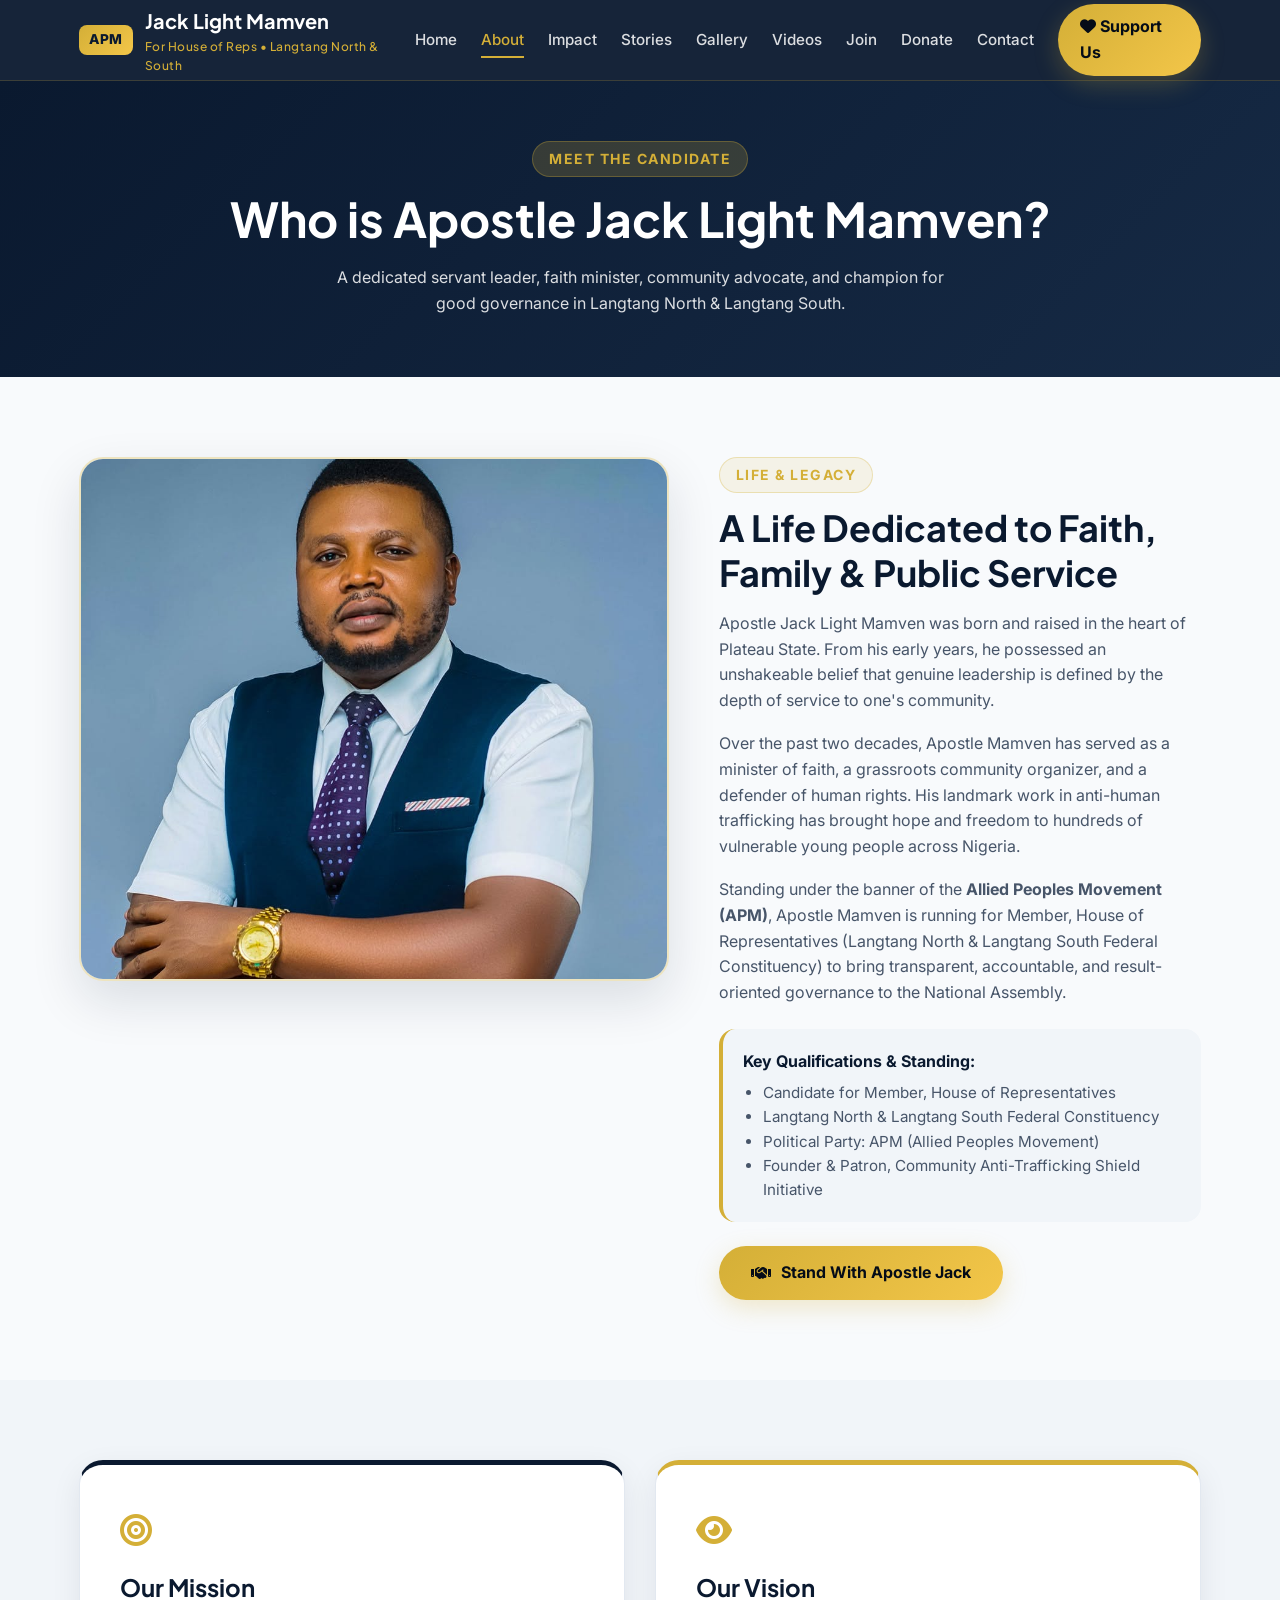
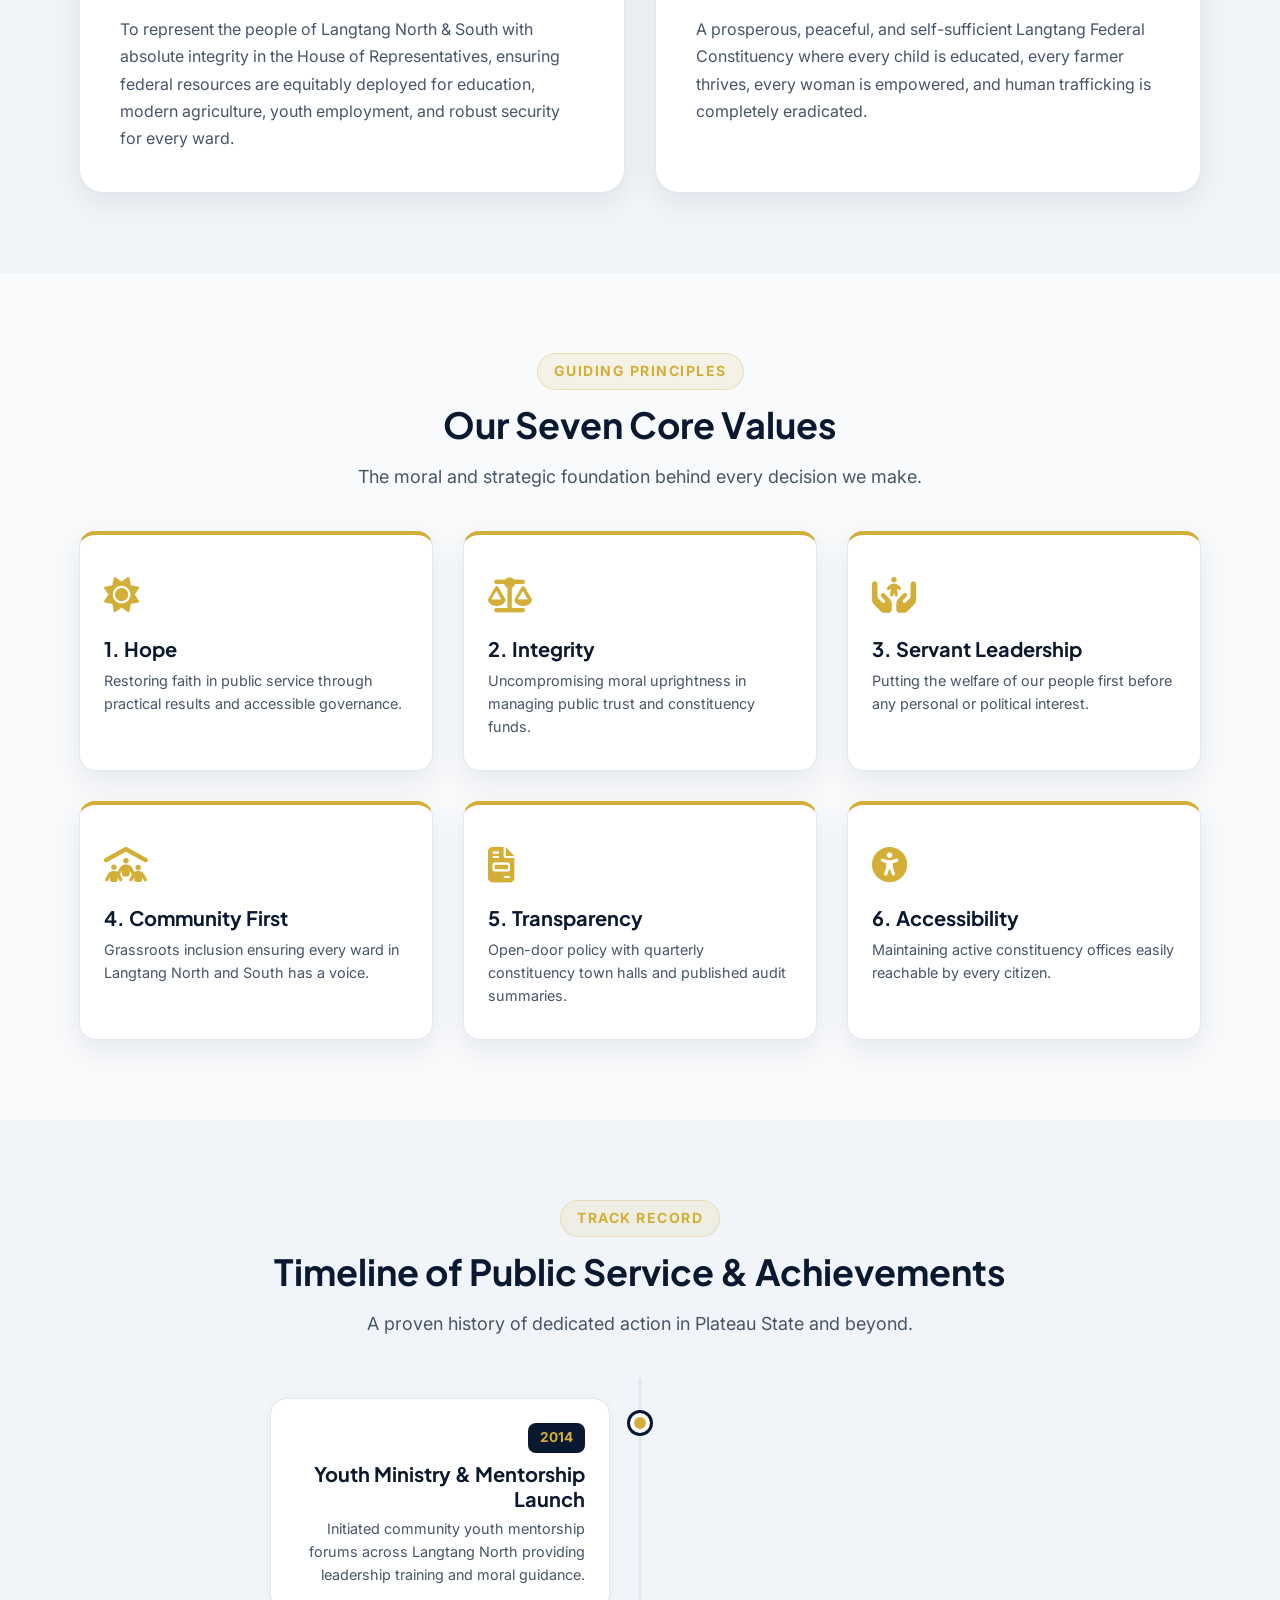
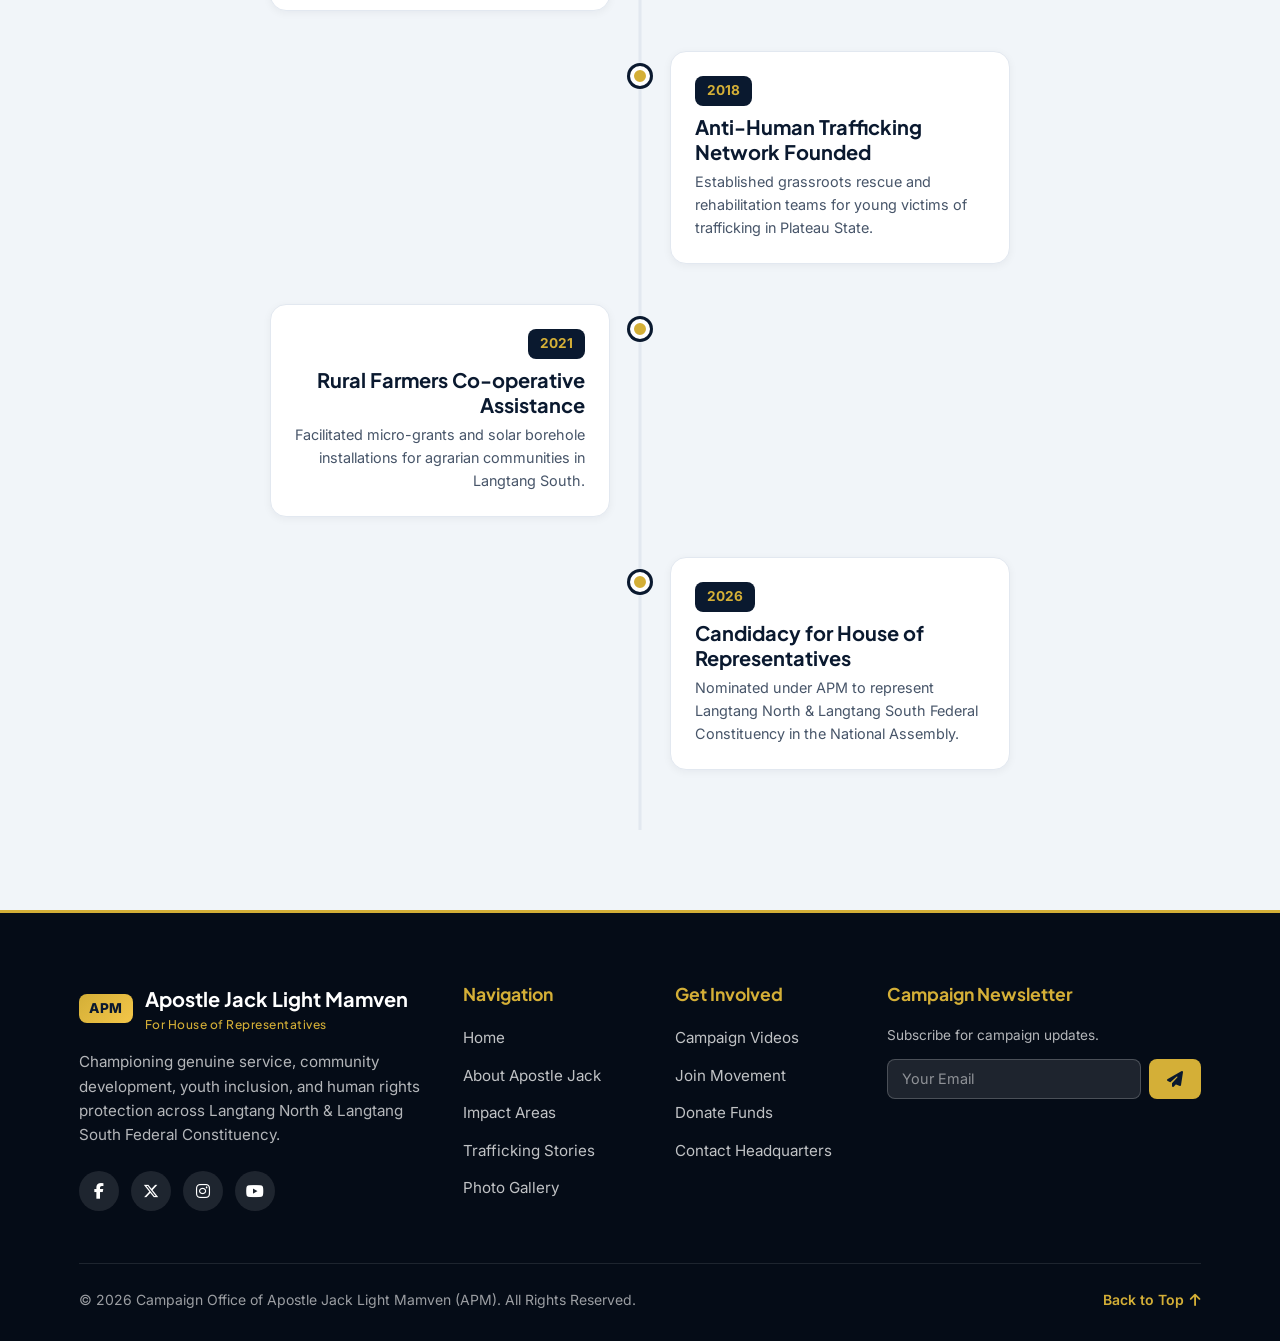
==== about.html @ 69c6d3aa "initial commit" ====
<!DOCTYPE html>
<html lang="en">
<head>
  <meta charset="UTF-8">
  <meta name="viewport" content="width=device-width, initial-scale=1.0">
  <meta name="description" content="Biography, Mission, Vision, and Leadership Philosophy of Apostle Jack Light Mamven - APM Candidate for Member, House of Representatives (Langtang North & South).">
  <title>About Apostle Jack Light Mamven | House of Representatives Candidate</title>
  
  <!-- Google Fonts & Icons -->
  <link rel="preconnect" href="https://fonts.googleapis.com">
  <link rel="preconnect" href="https://fonts.gstatic.com" crossorigin>
  <link href="https://fonts.googleapis.com/css2?family=Inter:wght@400;500;600;700&family=Plus+Jakarta+Sans:wght@600;700;800&display=swap" rel="stylesheet">
  <link rel="stylesheet" href="https://cdnjs.cloudflare.com/ajax/libs/font-awesome/6.4.0/css/all.min.css">
  
  <!-- Main Stylesheets -->
  <link rel="stylesheet" href="css/style.css">
  <link rel="stylesheet" href="css/responsive.css">
</head>
<body>

  <!-- ==========================================================================
       HEADER & NAVIGATION SECTION
       ========================================================================== -->
  <header class="site-header" id="header">
    <div class="container navbar">
      <a href="index.html" class="logo-container" aria-label="Apostle Jack Light Mamven Homepage">
        <span class="party-badge">APM</span>
        <div class="candidate-name">
          <span>Jack Light Mamven</span>
          <span class="candidate-title">For House of Reps • Langtang North & South</span>
        </div>
      </a>

      <!-- Pure CSS Mobile Hamburger Toggle Input -->
      <input type="checkbox" id="nav-toggle" class="nav-toggle-input" aria-label="Toggle Navigation Menu">
      <label for="nav-toggle" class="nav-toggle-label">
        <span></span>
        <span></span>
        <span></span>
      </label>

      <!-- Navigation Links -->
      <nav class="nav-menu" role="navigation">
        <a href="index.html" class="nav-link">Home</a>
        <a href="about.html" class="nav-link active">About</a>
        <a href="impact.html" class="nav-link">Impact</a>
        <a href="trafficking-stories.html" class="nav-link">Stories</a>
        <a href="gallery.html" class="nav-link">Gallery</a>
        <a href="videos.html" class="nav-link">Videos</a>
        <a href="join.html" class="nav-link">Join</a>
        <a href="donate.html" class="nav-link">Donate</a>
        <a href="contact.html" class="nav-link">Contact</a>
        <a href="donate.html" class="nav-cta-btn"><i class="fa-solid fa-heart"></i> Support Us</a>
      </nav>
    </div>
  </header>

  <main>
    <!-- ==========================================================================
         PAGE BANNER / HERO
         ========================================================================== -->
    <section style="background: linear-gradient(135deg, #0a192f 0%, #162a45 100%); color: var(--white); padding: 60px 0; text-align: center;">
      <div class="container">
        <span class="section-tag" style="background: rgba(212,175,55,0.2); color: var(--accent);">Meet The Candidate</span>
        <h1 style="color: var(--white); margin-bottom: 16px;">Who is Apostle Jack Light Mamven?</h1>
        <p style="color: rgba(255,255,255,0.85); max-width: 650px; margin: 0 auto;">
          A dedicated servant leader, faith minister, community advocate, and champion for good governance in Langtang North & Langtang South.
        </p>
      </div>
    </section>

    <!-- ==========================================================================
         BIOGRAPHY & PORTRAIT SECTION
         ========================================================================== -->
    <section class="section-padding" aria-label="Biography Section">
      <div class="container">
        <div class="hero-grid" style="align-items: flex-start;">
          <div class="hero-image-wrapper">
            <div class="hero-image-frame" style="height: auto;">
              <!-- Replace with official campaign image -->
              <img src="blueSuitIMG.jpg" alt="Official portrait of Apostle Jack Light Mamven">
            </div>
          </div>

          <div>
            <span class="section-tag">Life & Legacy</span>
            <h2 class="section-title">A Life Dedicated to Faith, Family & Public Service</h2>
            <p style="color: var(--text-muted); margin-bottom: 18px;">
              Apostle Jack Light Mamven was born and raised in the heart of Plateau State. From his early years, he possessed an unshakeable belief that genuine leadership is defined by the depth of service to one's community.
            </p>
            <p style="color: var(--text-muted); margin-bottom: 18px;">
              Over the past two decades, Apostle Mamven has served as a minister of faith, a grassroots community organizer, and a defender of human rights. His landmark work in anti-human trafficking has brought hope and freedom to hundreds of vulnerable young people across Nigeria.
            </p>
            <p style="color: var(--text-muted); margin-bottom: 24px;">
              Standing under the banner of the <strong>Allied Peoples Movement (APM)</strong>, Apostle Mamven is running for Member, House of Representatives (Langtang North & Langtang South Federal Constituency) to bring transparent, accountable, and result-oriented governance to the National Assembly.
            </p>

            <div style="background: var(--bg-subtle); padding: 20px; border-radius: var(--radius-md); border-left: 4px solid var(--accent); margin-bottom: 24px;">
              <strong style="color: var(--primary); display: block; margin-bottom: 6px;">Key Qualifications & Standing:</strong>
              <ul style="color: var(--text-muted); font-size: 0.95rem; padding-left: 20px; list-style-type: disc;">
                <li>Candidate for Member, House of Representatives</li>
                <li>Langtang North & Langtang South Federal Constituency</li>
                <li>Political Party: APM (Allied Peoples Movement)</li>
                <li>Founder & Patron, Community Anti-Trafficking Shield Initiative</li>
              </ul>
            </div>

            <a href="join.html" class="btn btn-primary"><i class="fa-solid fa-handshake"></i> Stand With Apostle Jack</a>
          </div>
        </div>
      </div>
    </section>

    <!-- ==========================================================================
         MISSION & VISION SECTION
         ========================================================================== -->
    <section class="section-padding" style="background-color: var(--bg-subtle);" aria-label="Mission and Vision">
      <div class="container">
        <div class="card-grid-2">
          <!-- Mission Card -->
          <div class="form-card" style="border-top: 5px solid var(--primary);">
            <div style="color: var(--accent); font-size: 2rem; margin-bottom: 16px;"><i class="fa-solid fa-bullseye"></i></div>
            <h3 style="color: var(--primary); margin-bottom: 14px;">Our Mission</h3>
            <p style="color: var(--text-muted); line-height: 1.7;">
              To represent the people of Langtang North & South with absolute integrity in the House of Representatives, ensuring federal resources are equitably deployed for education, modern agriculture, youth employment, and robust security for every ward.
            </p>
          </div>

          <!-- Vision Card -->
          <div class="form-card" style="border-top: 5px solid var(--accent);">
            <div style="color: var(--accent); font-size: 2rem; margin-bottom: 16px;"><i class="fa-solid fa-eye"></i></div>
            <h3 style="color: var(--primary); margin-bottom: 14px;">Our Vision</h3>
            <p style="color: var(--text-muted); line-height: 1.7;">
              A prosperous, peaceful, and self-sufficient Langtang Federal Constituency where every child is educated, every farmer thrives, every woman is empowered, and human trafficking is completely eradicated.
            </p>
          </div>
        </div>
      </div>
    </section>

    <!-- ==========================================================================
         CORE VALUES SECTION
         ========================================================================== -->
    <section class="section-padding" aria-label="Core Values">
      <div class="container">
        <div class="text-center">
          <span class="section-tag">Guiding Principles</span>
          <h2 class="section-title">Our Seven Core Values</h2>
          <p class="section-subtitle">The moral and strategic foundation behind every decision we make.</p>
        </div>

        <div class="card-grid-3">
          <!-- Value 1 -->
          <div class="stat-card" style="text-align: left;">
            <div class="stat-icon"><i class="fa-solid fa-sun"></i></div>
            <h4 style="color: var(--primary); margin-bottom: 8px;">1. Hope</h4>
            <p style="font-size: 0.9rem; color: var(--text-muted);">Restoring faith in public service through practical results and accessible governance.</p>
          </div>

          <!-- Value 2 -->
          <div class="stat-card" style="text-align: left;">
            <div class="stat-icon"><i class="fa-solid fa-scale-balanced"></i></div>
            <h4 style="color: var(--primary); margin-bottom: 8px;">2. Integrity</h4>
            <p style="font-size: 0.9rem; color: var(--text-muted);">Uncompromising moral uprightness in managing public trust and constituency funds.</p>
          </div>

          <!-- Value 3 -->
          <div class="stat-card" style="text-align: left;">
            <div class="stat-icon"><i class="fa-solid fa-hands-holding-child"></i></div>
            <h4 style="color: var(--primary); margin-bottom: 8px;">3. Servant Leadership</h4>
            <p style="font-size: 0.9rem; color: var(--text-muted);">Putting the welfare of our people first before any personal or political interest.</p>
          </div>

          <!-- Value 4 -->
          <div class="stat-card" style="text-align: left;">
            <div class="stat-icon"><i class="fa-solid fa-people-roof"></i></div>
            <h4 style="color: var(--primary); margin-bottom: 8px;">4. Community First</h4>
            <p style="font-size: 0.9rem; color: var(--text-muted);">Grassroots inclusion ensuring every ward in Langtang North and South has a voice.</p>
          </div>

          <!-- Value 5 -->
          <div class="stat-card" style="text-align: left;">
            <div class="stat-icon"><i class="fa-solid fa-file-invoice"></i></div>
            <h4 style="color: var(--primary); margin-bottom: 8px;">5. Transparency</h4>
            <p style="font-size: 0.9rem; color: var(--text-muted);">Open-door policy with quarterly constituency town halls and published audit summaries.</p>
          </div>

          <!-- Value 6 -->
          <div class="stat-card" style="text-align: left;">
            <div class="stat-icon"><i class="fa-solid fa-universal-access"></i></div>
            <h4 style="color: var(--primary); margin-bottom: 8px;">6. Accessibility</h4>
            <p style="font-size: 0.9rem; color: var(--text-muted);">Maintaining active constituency offices easily reachable by every citizen.</p>
          </div>
        </div>
      </div>
    </section>

    <!-- ==========================================================================
         TIMELINE OF PUBLIC SERVICE
         ========================================================================== -->
    <section class="section-padding" style="background-color: var(--bg-subtle);" aria-label="Public Service Timeline">
      <div class="container">
        <div class="text-center">
          <span class="section-tag">Track Record</span>
          <h2 class="section-title">Timeline of Public Service & Achievements</h2>
          <p class="section-subtitle">A proven history of dedicated action in Plateau State and beyond.</p>
        </div>

        <div class="timeline">
          <!-- Timeline Item 1 -->
          <div class="timeline-item">
            <div class="timeline-dot"></div>
            <div class="timeline-content">
              <span class="timeline-year">2014</span>
              <h4 style="color: var(--primary); margin-bottom: 6px;">Youth Ministry & Mentorship Launch</h4>
              <p style="font-size: 0.9rem; color: var(--text-muted);">Initiated community youth mentorship forums across Langtang North providing leadership training and moral guidance.</p>
            </div>
          </div>

          <!-- Timeline Item 2 -->
          <div class="timeline-item">
            <div class="timeline-dot"></div>
            <div class="timeline-content">
              <span class="timeline-year">2018</span>
              <h4 style="color: var(--primary); margin-bottom: 6px;">Anti-Human Trafficking Network Founded</h4>
              <p style="font-size: 0.9rem; color: var(--text-muted);">Established grassroots rescue and rehabilitation teams for young victims of trafficking in Plateau State.</p>
            </div>
          </div>

          <!-- Timeline Item 3 -->
          <div class="timeline-item">
            <div class="timeline-dot"></div>
            <div class="timeline-content">
              <span class="timeline-year">2021</span>
              <h4 style="color: var(--primary); margin-bottom: 6px;">Rural Farmers Co-operative Assistance</h4>
              <p style="font-size: 0.9rem; color: var(--text-muted);">Facilitated micro-grants and solar borehole installations for agrarian communities in Langtang South.</p>
            </div>
          </div>

          <!-- Timeline Item 4 -->
          <div class="timeline-item">
            <div class="timeline-dot"></div>
            <div class="timeline-content">
              <span class="timeline-year">2026</span>
              <h4 style="color: var(--primary); margin-bottom: 6px;">Candidacy for House of Representatives</h4>
              <p style="font-size: 0.9rem; color: var(--text-muted);">Nominated under APM to represent Langtang North & Langtang South Federal Constituency in the National Assembly.</p>
            </div>
          </div>
        </div>
      </div>
    </section>
  </main>

  <!-- ==========================================================================
       FOOTER SECTION
       ========================================================================== -->
  <footer class="site-footer">
    <div class="container">
      <div class="footer-grid">
        <div class="footer-brand">
          <a href="index.html" class="logo-container">
            <span class="party-badge">APM</span>
            <div class="candidate-name">
              <span>Apostle Jack Light Mamven</span>
              <span class="candidate-title">For House of Representatives</span>
            </div>
          </a>
          <p>Championing genuine service, community development, youth inclusion, and human rights protection across Langtang North & Langtang South Federal Constituency.</p>
          <div class="social-links">
            <a href="#" class="social-icon" aria-label="Facebook"><i class="fa-brands fa-facebook-f"></i></a>
            <a href="#" class="social-icon" aria-label="Twitter X"><i class="fa-brands fa-x-twitter"></i></a>
            <a href="#" class="social-icon" aria-label="Instagram"><i class="fa-brands fa-instagram"></i></a>
            <a href="#" class="social-icon" aria-label="YouTube"><i class="fa-brands fa-youtube"></i></a>
          </div>
        </div>

        <div>
          <h3 class="footer-title">Navigation</h3>
          <ul class="footer-links">
            <li><a href="index.html">Home</a></li>
            <li><a href="about.html">About Apostle Jack</a></li>
            <li><a href="impact.html">Impact Areas</a></li>
            <li><a href="trafficking-stories.html">Trafficking Stories</a></li>
            <li><a href="gallery.html">Photo Gallery</a></li>
          </ul>
        </div>

        <div>
          <h3 class="footer-title">Get Involved</h3>
          <ul class="footer-links">
            <li><a href="videos.html">Campaign Videos</a></li>
            <li><a href="join.html">Join Movement</a></li>
            <li><a href="donate.html">Donate Funds</a></li>
            <li><a href="contact.html">Contact Headquarters</a></li>
          </ul>
        </div>

        <div>
          <h3 class="footer-title">Campaign Newsletter</h3>
          <p style="font-size: 0.85rem; color: rgba(255,255,255,0.7); margin-bottom: 12px;">Subscribe for campaign updates.</p>
          <form class="newsletter-form" action="#" method="POST" onsubmit="event.preventDefault(); alert('Thank you for subscribing!');">
            <input type="email" class="newsletter-input" placeholder="Your Email" required aria-label="Email Address">
            <button type="submit" class="newsletter-btn"><i class="fa-solid fa-paper-plane"></i></button>
          </form>
        </div>
      </div>

      <div class="footer-bottom">
        <p>&copy; 2026 Campaign Office of Apostle Jack Light Mamven (APM). All Rights Reserved.</p>
        <a href="#header" class="back-to-top">Back to Top <i class="fa-solid fa-arrow-up"></i></a>
      </div>
    </div>
  </footer>

</body>
</html>
---- css/style.css ----
/* ==========================================================================
   POLITICAL CAMPAIGN PORTFOLIO WEBSITE - STYLE SYSTEM
   Candidate: Apostle Jack Light Mamven
   Office: Member, House of Representatives (Langtang North & South Federal Constituency)
   Party: APM (All Party Movement)
   ========================================================================== */

/* --------------------------------------------------------------------------
   1. CSS VARIABLES & DESIGN TOKENS
   -------------------------------------------------------------------------- */
:root {
  /* Brand Colors */
  --primary: #0a192f;         /* Deep Navy Blue */
  --primary-light: #162a45;   /* Lighter Navy for Cards & Elevators */
  --primary-dark: #050c17;    /* Ultra Deep Blue */
  --accent: #d4af37;        /* Gold Accent */
  --accent-hover: #f3c649;  /* Bright Gold Hover */
  --accent-gradient: linear-gradient(135deg, #d4af37 0%, #f3c649 100%);
  --hero-gradient: linear-gradient(135deg, rgba(10, 25, 47, 0.92) 0%, rgba(5, 12, 23, 0.85) 100%);

  /* Neutrals & Surfaces */
  --white: #ffffff;
  --bg-light: #f8fafc;
  --bg-subtle: #f1f5f9;
  --card-bg: #ffffff;
  --border-color: #e2e8f0;
  --border-gold: rgba(212, 175, 55, 0.3);

  /* Typography Colors */
  --text-dark: #0f172a;
  --text-muted: #475569;
  --text-light: #94a3b8;
  --text-white: #ffffff;

  /* Typography System */
  --font-heading: 'Plus Jakarta Sans', -apple-system, BlinkMacSystemFont, 'Segoe UI', Roboto, sans-serif;
  --font-body: 'Inter', -apple-system, BlinkMacSystemFont, 'Segoe UI', Roboto, sans-serif;

  /* Shadows & Radius */
  --shadow-sm: 0 2px 8px rgba(10, 25, 47, 0.05);
  --shadow-md: 0 10px 30px rgba(10, 25, 47, 0.08);
  --shadow-lg: 0 20px 50px rgba(10, 25, 47, 0.12);
  --shadow-gold: 0 8px 25px rgba(212, 175, 55, 0.25);

  --radius-sm: 8px;
  --radius-md: 16px;
  --radius-lg: 24px;
  --radius-full: 9999px;

  /* Animation Transitions */
  --transition: all 0.3s cubic-bezier(0.4, 0, 0.2, 1);
}

/* --------------------------------------------------------------------------
   2. GLOBAL RESETS & BASE STYLES
   -------------------------------------------------------------------------- */
*, *::before, *::after {
  box-sizing: border-box;
  margin: 0;
  padding: 0;
}

html {
  scroll-behavior: smooth;
  font-size: 16px;
}

body {
  font-family: var(--font-body);
  color: var(--text-dark);
  background-color: var(--bg-light);
  line-height: 1.6;
  overflow-x: hidden;
  -webkit-font-smoothing: antialiased;
}

a {
  color: inherit;
  text-decoration: none;
  transition: var(--transition);
}

img {
  max-width: 100%;
  height: auto;
  display: block;
}

ul, ol {
  list-style: none;
}

button, input, textarea, select {
  font-family: inherit;
  font-size: inherit;
  border: none;
  outline: none;
}

/* Typography Hierarchy */
h1, h2, h3, h4, h5, h6 {
  font-family: var(--font-heading);
  color: var(--primary);
  font-weight: 700;
  line-height: 1.25;
}

h1 { font-size: 3rem; }
h2 { font-size: 2.25rem; }
h3 { font-size: 1.5rem; }
h4 { font-size: 1.25rem; }

.section-tag {
  display: inline-block;
  font-size: 0.875rem;
  font-weight: 700;
  text-transform: uppercase;
  letter-spacing: 1.5px;
  color: var(--accent);
  background-color: rgba(212, 175, 55, 0.1);
  padding: 6px 16px;
  border-radius: var(--radius-full);
  margin-bottom: 12px;
  border: 1px solid var(--border-gold);
}

.section-title {
  margin-bottom: 16px;
  position: relative;
}

.section-subtitle {
  font-size: 1.125rem;
  color: var(--text-muted);
  max-width: 650px;
  margin: 0 auto 40px auto;
}

.text-center { text-align: center; }

.container {
  width: 90%;
  max-width: 1200px;
  margin: 0 auto;
  padding: 0 15px;
}

.section-padding {
  padding: 80px 0;
}

/* --------------------------------------------------------------------------
   3. NAVIGATION BAR (STICKY & GLASSMORPHISM)
   -------------------------------------------------------------------------- */
.site-header {
  position: sticky;
  top: 0;
  z-index: 1000;
  background-color: rgba(10, 25, 47, 0.95);
  backdrop-filter: blur(12px);
  -webkit-backdrop-filter: blur(12px);
  border-bottom: 1px solid rgba(212, 175, 55, 0.2);
  transition: var(--transition);
}

.navbar {
  display: flex;
  justify-content: space-between;
  align-items: center;
  height: 80px;
}

.logo-container {
  display: flex;
  align-items: center;
  gap: 12px;
}

.party-badge {
  background: var(--accent-gradient);
  color: var(--primary);
  font-weight: 800;
  font-size: 0.85rem;
  padding: 4px 10px;
  border-radius: var(--radius-sm);
  letter-spacing: 0.5px;
}

.candidate-name {
  color: var(--white);
  font-family: var(--font-heading);
  font-size: 1.25rem;
  font-weight: 700;
  display: flex;
  flex-direction: column;
}

.candidate-title {
  font-size: 0.75rem;
  color: var(--accent);
  font-weight: 500;
  letter-spacing: 0.5px;
}

/* Navigation Links */
.nav-menu {
  display: flex;
  align-items: center;
  gap: 24px;
}

.nav-link {
  color: rgba(255, 255, 255, 0.85);
  font-size: 0.95rem;
  font-weight: 500;
  position: relative;
  padding: 6px 0;
}

.nav-link:hover,
.nav-link.active {
  color: var(--accent);
}

.nav-link::after {
  content: '';
  position: absolute;
  bottom: 0;
  left: 0;
  width: 0%;
  height: 2px;
  background-color: var(--accent);
  transition: var(--transition);
}

.nav-link:hover::after,
.nav-link.active::after {
  width: 100%;
}

.nav-cta-btn {
  background: var(--accent-gradient);
  color: var(--primary-dark);
  font-weight: 700;
  padding: 10px 22px;
  border-radius: var(--radius-full);
  box-shadow: var(--shadow-gold);
  transition: var(--transition);
}

.nav-cta-btn:hover {
  transform: translateY(-2px);
  box-shadow: 0 10px 25px rgba(212, 175, 55, 0.4);
  color: var(--primary-dark);
}

/* Mobile Toggle Checkbox Hack (No JS navigation required) */
.nav-toggle-input {
  display: none;
}

.nav-toggle-label {
  display: none;
  cursor: pointer;
  padding: 10px;
  flex-direction: column;
  gap: 5px;
}

.nav-toggle-label span {
  width: 25px;
  height: 3px;
  background-color: var(--white);
  border-radius: 2px;
  transition: var(--transition);
}

/* --------------------------------------------------------------------------
   4. BUTTONS & UI COMPONENTS
   -------------------------------------------------------------------------- */
.btn {
  display: inline-flex;
  align-items: center;
  justify-content: center;
  gap: 10px;
  padding: 14px 32px;
  font-weight: 700;
  font-size: 1rem;
  border-radius: var(--radius-full);
  cursor: pointer;
  transition: var(--transition);
  text-align: center;
}

.btn-primary {
  background: var(--accent-gradient);
  color: var(--primary-dark);
  box-shadow: var(--shadow-gold);
}

.btn-primary:hover {
  transform: translateY(-3px);
  box-shadow: 0 12px 30px rgba(212, 175, 55, 0.4);
}

.btn-secondary {
  background: transparent;
  color: var(--white);
  border: 2px solid rgba(255, 255, 255, 0.4);
}

.btn-secondary:hover {
  border-color: var(--accent);
  color: var(--accent);
  background-color: rgba(212, 175, 55, 0.1);
  transform: translateY(-3px);
}

.btn-outline {
  background: transparent;
  color: var(--primary);
  border: 2px solid var(--primary);
}

.btn-outline:hover {
  background-color: var(--primary);
  color: var(--white);
  transform: translateY(-3px);
}

.btn-group {
  display: flex;
  gap: 16px;
  flex-wrap: wrap;
}

/* --------------------------------------------------------------------------
   5. HERO SECTION
   -------------------------------------------------------------------------- */
.hero {
  position: relative;
  background-color: var(--primary);
  background-image: var(--hero-gradient);
  min-height: 85vh;
  display: flex;
  align-items: center;
  color: var(--white);
  overflow: hidden;
  padding: 60px 0;
}

.hero::before {
  content: '';
  position: absolute;
  top: -50%;
  right: -20%;
  width: 700px;
  height: 700px;
  background: radial-gradient(circle, rgba(212, 175, 55, 0.12) 0%, rgba(10, 25, 47, 0) 70%);
  border-radius: 50%;
  pointer-events: none;
}

.hero-grid {
  display: grid;
  grid-template-columns: 1.1fr 0.9fr;
  gap: 50px;
  align-items: center;
}

.hero-tag {
  display: inline-flex;
  align-items: center;
  gap: 8px;
  background: rgba(255, 255, 255, 0.1);
  border: 1px solid rgba(212, 175, 55, 0.4);
  padding: 8px 18px;
  border-radius: var(--radius-full);
  font-size: 0.875rem;
  color: var(--accent);
  margin-bottom: 20px;
}

.hero-title {
  font-size: 3.5rem;
  color: var(--white);
  margin-bottom: 20px;
  font-weight: 800;
  line-height: 1.15;
}

.hero-title .highlight {
  color: var(--accent);
  background: var(--accent-gradient);
  -webkit-background-clip: text;
  -webkit-text-fill-color: transparent;
}

.hero-desc {
  font-size: 1.2rem;
  color: rgba(255, 255, 255, 0.85);
  margin-bottom: 36px;
  max-width: 580px;
}

.hero-image-wrapper {
  position: relative;
}

.hero-image-frame {
  position: relative;
  border-radius: var(--radius-lg);
  overflow: hidden;
  box-shadow: var(--shadow-lg);
  border: 2px solid var(--border-gold);
}

.hero-image-frame img {
  width: 100%;
  height: 520px;
  object-fit: cover;
  transition: transform 0.5s ease;
}

.hero-image-frame:hover img {
  transform: scale(1.03);
}

.hero-badge-overlay {
  position: absolute;
  bottom: 25px;
  left: 25px;
  background: rgba(10, 25, 47, 0.9);
  backdrop-filter: blur(10px);
  border-left: 4px solid var(--accent);
  padding: 16px 24px;
  border-radius: var(--radius-md);
  color: var(--white);
  max-width: 280px;
  box-shadow: var(--shadow-md);
}

.hero-badge-overlay strong {
  display: block;
  font-size: 1.1rem;
  color: var(--accent);
}

.hero-badge-overlay span {
  font-size: 0.85rem;
  color: rgba(255, 255, 255, 0.8);
}

/* --------------------------------------------------------------------------
   6. QUICK STATS SECTION
   -------------------------------------------------------------------------- */
.stats-section {
  margin-top: -50px;
  position: relative;
  z-index: 10;
}

.stats-grid {
  display: grid;
  grid-template-columns: repeat(4, 1fr);
  gap: 24px;
}

.stat-card {
  background: var(--white);
  padding: 32px 24px;
  border-radius: var(--radius-md);
  box-shadow: var(--shadow-md);
  border: 1px solid var(--border-color);
  border-top: 4px solid var(--accent);
  text-align: center;
  transition: var(--transition);
}

.stat-card:hover {
  transform: translateY(-8px);
  box-shadow: var(--shadow-lg);
  border-top-color: var(--primary);
}

.stat-icon {
  font-size: 2.2rem;
  color: var(--accent);
  margin-bottom: 12px;
}

.stat-number {
  font-size: 2.5rem;
  font-weight: 800;
  color: var(--primary);
  font-family: var(--font-heading);
  line-height: 1;
  margin-bottom: 6px;
}

.stat-label {
  font-size: 0.95rem;
  font-weight: 600;
  color: var(--text-muted);
}

/* --------------------------------------------------------------------------
   7. CARDS & GRID SYSTEMS
   -------------------------------------------------------------------------- */
.card-grid-3 {
  display: grid;
  grid-template-columns: repeat(3, 1fr);
  gap: 30px;
}

.card-grid-2 {
  display: grid;
  grid-template-columns: repeat(2, 1fr);
  gap: 30px;
}

.feature-card {
  background: var(--card-bg);
  border-radius: var(--radius-md);
  overflow: hidden;
  box-shadow: var(--shadow-sm);
  border: 1px solid var(--border-color);
  transition: var(--transition);
  display: flex;
  flex-direction: column;
}

.feature-card:hover {
  transform: translateY(-6px);
  box-shadow: var(--shadow-md);
  border-color: var(--border-gold);
}

.feature-card-img {
  height: 220px;
  position: relative;
  overflow: hidden;
}

.feature-card-img img {
  width: 100%;
  height: 100%;
  object-fit: cover;
  transition: transform 0.5s ease;
}

.feature-card:hover .feature-card-img img {
  transform: scale(1.05);
}

.feature-card-body {
  padding: 24px;
  display: flex;
  flex-direction: column;
  flex-grow: 1;
}

.feature-card-category {
  font-size: 0.75rem;
  font-weight: 700;
  color: var(--accent);
  text-transform: uppercase;
  letter-spacing: 1px;
  margin-bottom: 8px;
}

.feature-card-title {
  font-size: 1.25rem;
  margin-bottom: 12px;
  color: var(--primary);
}

.feature-card-text {
  color: var(--text-muted);
  font-size: 0.95rem;
  margin-bottom: 20px;
  flex-grow: 1;
}

/* --------------------------------------------------------------------------
   8. AWARENESS BANNER (HUMAN TRAFFICKING & REPORTING)
   -------------------------------------------------------------------------- */
.awareness-banner {
  background: linear-gradient(135deg, #0a192f 0%, #162a45 100%);
  color: var(--white);
  border-radius: var(--radius-lg);
  padding: 48px;
  position: relative;
  overflow: hidden;
  border: 2px solid var(--border-gold);
  margin-bottom: 50px;
}

.awareness-banner::after {
  content: '';
  position: absolute;
  top: 0;
  right: 0;
  bottom: 0;
  width: 35%;
  background: radial-gradient(circle at right center, rgba(212, 175, 55, 0.15), transparent 70%);
  pointer-events: none;
}

.awareness-banner-content {
  max-width: 750px;
  position: relative;
  z-index: 2;
}

.awareness-banner h3 {
  color: var(--accent);
  font-size: 2rem;
  margin-bottom: 14px;
}

.awareness-banner p {
  font-size: 1.1rem;
  color: rgba(255, 255, 255, 0.9);
  margin-bottom: 24px;
}

.awareness-hotline {
  display: inline-flex;
  align-items: center;
  gap: 12px;
  background: rgba(255, 255, 255, 0.1);
  border: 1px solid var(--accent);
  padding: 12px 24px;
  border-radius: var(--radius-full);
  color: var(--white);
  font-weight: 700;
  font-size: 1.1rem;
}

/* --------------------------------------------------------------------------
   9. TIMELINE COMPONENT (ABOUT PAGE)
   -------------------------------------------------------------------------- */
.timeline {
  position: relative;
  max-width: 800px;
  margin: 0 auto;
  padding: 20px 0;
}

.timeline::before {
  content: '';
  position: absolute;
  top: 0;
  bottom: 0;
  left: 50%;
  width: 3px;
  background: var(--border-color);
  transform: translateX(-50%);
}

.timeline-item {
  position: relative;
  margin-bottom: 40px;
  width: 50%;
  padding: 0 30px;
}

.timeline-item:nth-child(odd) {
  left: 0;
  text-align: right;
}

.timeline-item:nth-child(even) {
  left: 50%;
  text-align: left;
}

.timeline-dot {
  position: absolute;
  top: 15px;
  width: 20px;
  height: 20px;
  background: var(--accent);
  border: 4px solid var(--white);
  border-radius: 50%;
  box-shadow: 0 0 0 3px var(--primary);
  z-index: 5;
}

.timeline-item:nth-child(odd) .timeline-dot { right: -10px; }
.timeline-item:nth-child(even) .timeline-dot { left: -10px; }

.timeline-content {
  background: var(--white);
  padding: 24px;
  border-radius: var(--radius-md);
  box-shadow: var(--shadow-sm);
  border: 1px solid var(--border-color);
}

.timeline-year {
  display: inline-block;
  background: var(--primary);
  color: var(--accent);
  font-weight: 700;
  font-size: 0.85rem;
  padding: 4px 12px;
  border-radius: var(--radius-sm);
  margin-bottom: 8px;
}

/* --------------------------------------------------------------------------
   10. VIDEO & GALLERY CARDS
   -------------------------------------------------------------------------- */
.video-card {
  background: var(--white);
  border-radius: var(--radius-md);
  overflow: hidden;
  box-shadow: var(--shadow-sm);
  border: 1px solid var(--border-color);
}

.video-wrapper {
  position: relative;
  padding-bottom: 56.25%; /* 16:9 aspect ratio */
  height: 0;
  overflow: hidden;
  background: #000;
}

.video-wrapper iframe {
  position: absolute;
  top: 0;
  left: 0;
  width: 100%;
  height: 100%;
  border: 0;
}

.gallery-grid {
  display: grid;
  grid-template-columns: repeat(auto-fill, minmax(280px, 1fr));
  gap: 20px;
}

.gallery-item {
  position: relative;
  border-radius: var(--radius-md);
  overflow: hidden;
  height: 260px;
  box-shadow: var(--shadow-sm);
}

.gallery-item img {
  width: 100%;
  height: 100%;
  object-fit: cover;
  transition: transform 0.5s ease;
}

.gallery-item:hover img {
  transform: scale(1.08);
}

.gallery-overlay {
  position: absolute;
  inset: 0;
  background: linear-gradient(to top, rgba(10, 25, 47, 0.9) 0%, transparent 60%);
  display: flex;
  flex-direction: column;
  justify-content: flex-end;
  padding: 20px;
  opacity: 0;
  transition: var(--transition);
}

.gallery-item:hover .gallery-overlay {
  opacity: 1;
}

.gallery-category {
  font-size: 0.75rem;
  color: var(--accent);
  font-weight: 700;
  text-transform: uppercase;
}

.gallery-title {
  color: var(--white);
  font-size: 1.1rem;
  font-weight: 600;
}

/* --------------------------------------------------------------------------
   11. FORMS & INPUT STYLING (JOIN, DONATE, CONTACT)
   -------------------------------------------------------------------------- */
.form-card {
  background: var(--white);
  padding: 40px;
  border-radius: var(--radius-lg);
  box-shadow: var(--shadow-md);
  border: 1px solid var(--border-color);
}

.form-group {
  margin-bottom: 24px;
}

.form-label {
  display: block;
  font-weight: 600;
  margin-bottom: 8px;
  color: var(--primary);
  font-size: 0.95rem;
}

.form-control {
  width: 100%;
  padding: 14px 18px;
  border-radius: var(--radius-sm);
  border: 1.5px solid var(--border-color);
  background-color: var(--bg-light);
  font-size: 1rem;
  transition: var(--transition);
}

.form-control:focus {
  border-color: var(--primary);
  background-color: var(--white);
  box-shadow: 0 0 0 4px rgba(10, 25, 47, 0.1);
}

textarea.form-control {
  resize: vertical;
  min-height: 140px;
}

.iframe-container {
  position: relative;
  width: 100%;
  height: 600px;
  border-radius: var(--radius-md);
  overflow: hidden;
  border: 1px solid var(--border-color);
  background: var(--bg-subtle);
}

.iframe-container iframe {
  width: 100%;
  height: 100%;
  border: 0;
}

/* Bank Account Card styling */
.bank-card {
  background: linear-gradient(135deg, #0a192f 0%, #162a45 100%);
  color: var(--white);
  padding: 36px;
  border-radius: var(--radius-lg);
  border: 2px solid var(--border-gold);
  box-shadow: var(--shadow-lg);
  position: relative;
}

.bank-row {
  display: flex;
  justify-content: space-between;
  align-items: center;
  padding: 14px 0;
  border-bottom: 1px solid rgba(255, 255, 255, 0.1);
}

.bank-row:last-child { border-bottom: none; }

.bank-label {
  color: rgba(255, 255, 255, 0.7);
  font-size: 0.9rem;
}

.bank-value {
  color: var(--accent);
  font-weight: 700;
  font-size: 1.15rem;
  font-family: var(--font-heading);
}

/* --------------------------------------------------------------------------
   12. FOOTER
   -------------------------------------------------------------------------- */
.site-footer {
  background-color: var(--primary-dark);
  color: var(--white);
  padding-top: 70px;
  padding-bottom: 30px;
  border-top: 3px solid var(--accent);
}

.footer-grid {
  display: grid;
  grid-template-columns: 2fr 1fr 1fr 1.5fr;
  gap: 40px;
  margin-bottom: 50px;
}

.footer-brand p {
  color: rgba(255, 255, 255, 0.7);
  margin: 16px 0 24px 0;
  font-size: 0.95rem;
}

.social-links {
  display: flex;
  gap: 12px;
}

.social-icon {
  width: 40px;
  height: 40px;
  background: rgba(255, 255, 255, 0.1);
  border-radius: 50%;
  display: flex;
  align-items: center;
  justify-content: center;
  color: var(--white);
  transition: var(--transition);
}

.social-icon:hover {
  background: var(--accent);
  color: var(--primary);
  transform: translateY(-3px);
}

.footer-title {
  color: var(--accent);
  font-size: 1.1rem;
  margin-bottom: 20px;
}

.footer-links li {
  margin-bottom: 12px;
}

.footer-links a {
  color: rgba(255, 255, 255, 0.75);
  font-size: 0.95rem;
}

.footer-links a:hover {
  color: var(--accent);
  padding-left: 5px;
}

.newsletter-form {
  display: flex;
  gap: 8px;
  margin-top: 12px;
}

.newsletter-input {
  flex-grow: 1;
  padding: 10px 14px;
  border-radius: var(--radius-sm);
  background: rgba(255, 255, 255, 0.1);
  border: 1px solid rgba(255, 255, 255, 0.2);
  color: var(--white);
  font-size: 0.9rem;
}

.newsletter-input::placeholder { color: rgba(255, 255, 255, 0.5); }

.newsletter-btn {
  background: var(--accent);
  color: var(--primary);
  padding: 10px 18px;
  border-radius: var(--radius-sm);
  font-weight: 700;
  cursor: pointer;
}

.footer-bottom {
  border-top: 1px solid rgba(255, 255, 255, 0.1);
  padding-top: 25px;
  display: flex;
  justify-content: space-between;
  align-items: center;
  color: rgba(255, 255, 255, 0.6);
  font-size: 0.875rem;
}

.back-to-top {
  color: var(--accent);
  font-weight: 600;
  display: flex;
  align-items: center;
  gap: 6px;
}

.back-to-top:hover {
  text-decoration: underline;
}
---- css/responsive.css ----
/* ==========================================================================
   POLITICAL CAMPAIGN PORTFOLIO WEBSITE - RESPONSIVE MEDIA QUERIES
   ========================================================================== */

/* --------------------------------------------------------------------------
   1. LAPTOPS & SMALL DESKTOPS (Max Width: 1024px)
   -------------------------------------------------------------------------- */
@media screen and (max-width: 1024px) {
  h1 { font-size: 2.5rem; }
  h2 { font-size: 2rem; }

  .hero-title { font-size: 2.75rem; }

  .hero-grid {
    grid-template-columns: 1fr;
    gap: 40px;
    text-align: center;
  }

  .hero-desc {
    margin-left: auto;
    margin-right: auto;
  }

  .btn-group {
    justify-content: center;
  }

  .stats-grid {
    grid-template-columns: repeat(2, 1fr);
  }

  .card-grid-3 {
    grid-template-columns: repeat(2, 1fr);
  }

  .footer-grid {
    grid-template-columns: 1fr 1fr;
    gap: 30px;
  }

  .timeline::before {
    left: 30px;
  }

  .timeline-item {
    width: 100%;
    padding-left: 70px;
    padding-right: 15px;
    text-align: left !important;
  }

  .timeline-item:nth-child(even) {
    left: 0;
  }

  .timeline-dot {
    left: 20px !important;
    right: auto !important;
  }
}

/* --------------------------------------------------------------------------
   2. TABLETS & PORTRAIT TABLETS (Max Width: 768px)
   -------------------------------------------------------------------------- */
@media screen and (max-width: 768px) {
  .section-padding {
    padding: 60px 0;
  }

  /* Pure CSS Mobile Navigation Menu */
  .nav-toggle-label {
    display: flex;
  }

  .nav-menu {
    position: fixed;
    top: 80px;
    left: 0;
    width: 100%;
    background: var(--primary);
    flex-direction: column;
    padding: 30px 20px;
    gap: 20px;
    border-bottom: 2px solid var(--accent);
    box-shadow: var(--shadow-lg);
    transform: translateY(-150%);
    opacity: 0;
    visibility: hidden;
    transition: var(--transition);
    z-index: 999;
  }

  /* Trigger menu when checkbox is checked */
  .nav-toggle-input:checked ~ .nav-menu {
    transform: translateY(0);
    opacity: 1;
    visibility: visible;
  }

  .nav-toggle-input:checked ~ .nav-toggle-label span:nth-child(1) {
    transform: rotate(45deg) translate(5px, 6px);
  }
  .nav-toggle-input:checked ~ .nav-toggle-label span:nth-child(2) {
    opacity: 0;
  }
  .nav-toggle-input:checked ~ .nav-toggle-label span:nth-child(3) {
    transform: rotate(-45deg) translate(5px, -6px);
  }

  .hero-title { font-size: 2.2rem; }

  .hero-image-frame img {
    height: 380px;
  }

  .card-grid-3,
  .card-grid-2 {
    grid-template-columns: 1fr;
  }

  .awareness-banner {
    padding: 30px 20px;
  }

  .awareness-banner h3 {
    font-size: 1.5rem;
  }

  .footer-grid {
    grid-template-columns: 1fr;
  }

  .footer-bottom {
    flex-direction: column;
    gap: 15px;
    text-align: center;
  }
}

/* --------------------------------------------------------------------------
   3. MOBILE PHONES (Max Width: 480px)
   -------------------------------------------------------------------------- */
@media screen and (max-width: 480px) {
  h1 { font-size: 2rem; }
  h2 { font-size: 1.6rem; }

  .hero-title { font-size: 1.8rem; }
  .hero-desc { font-size: 1rem; }

  .stats-grid {
    grid-template-columns: 1fr;
  }

  .btn {
    width: 100%;
  }

  .form-card {
    padding: 24px 16px;
  }

  .bank-card {
    padding: 24px 16px;
  }

  .bank-row {
    flex-direction: column;
    align-items: flex-start;
    gap: 4px;
  }
}
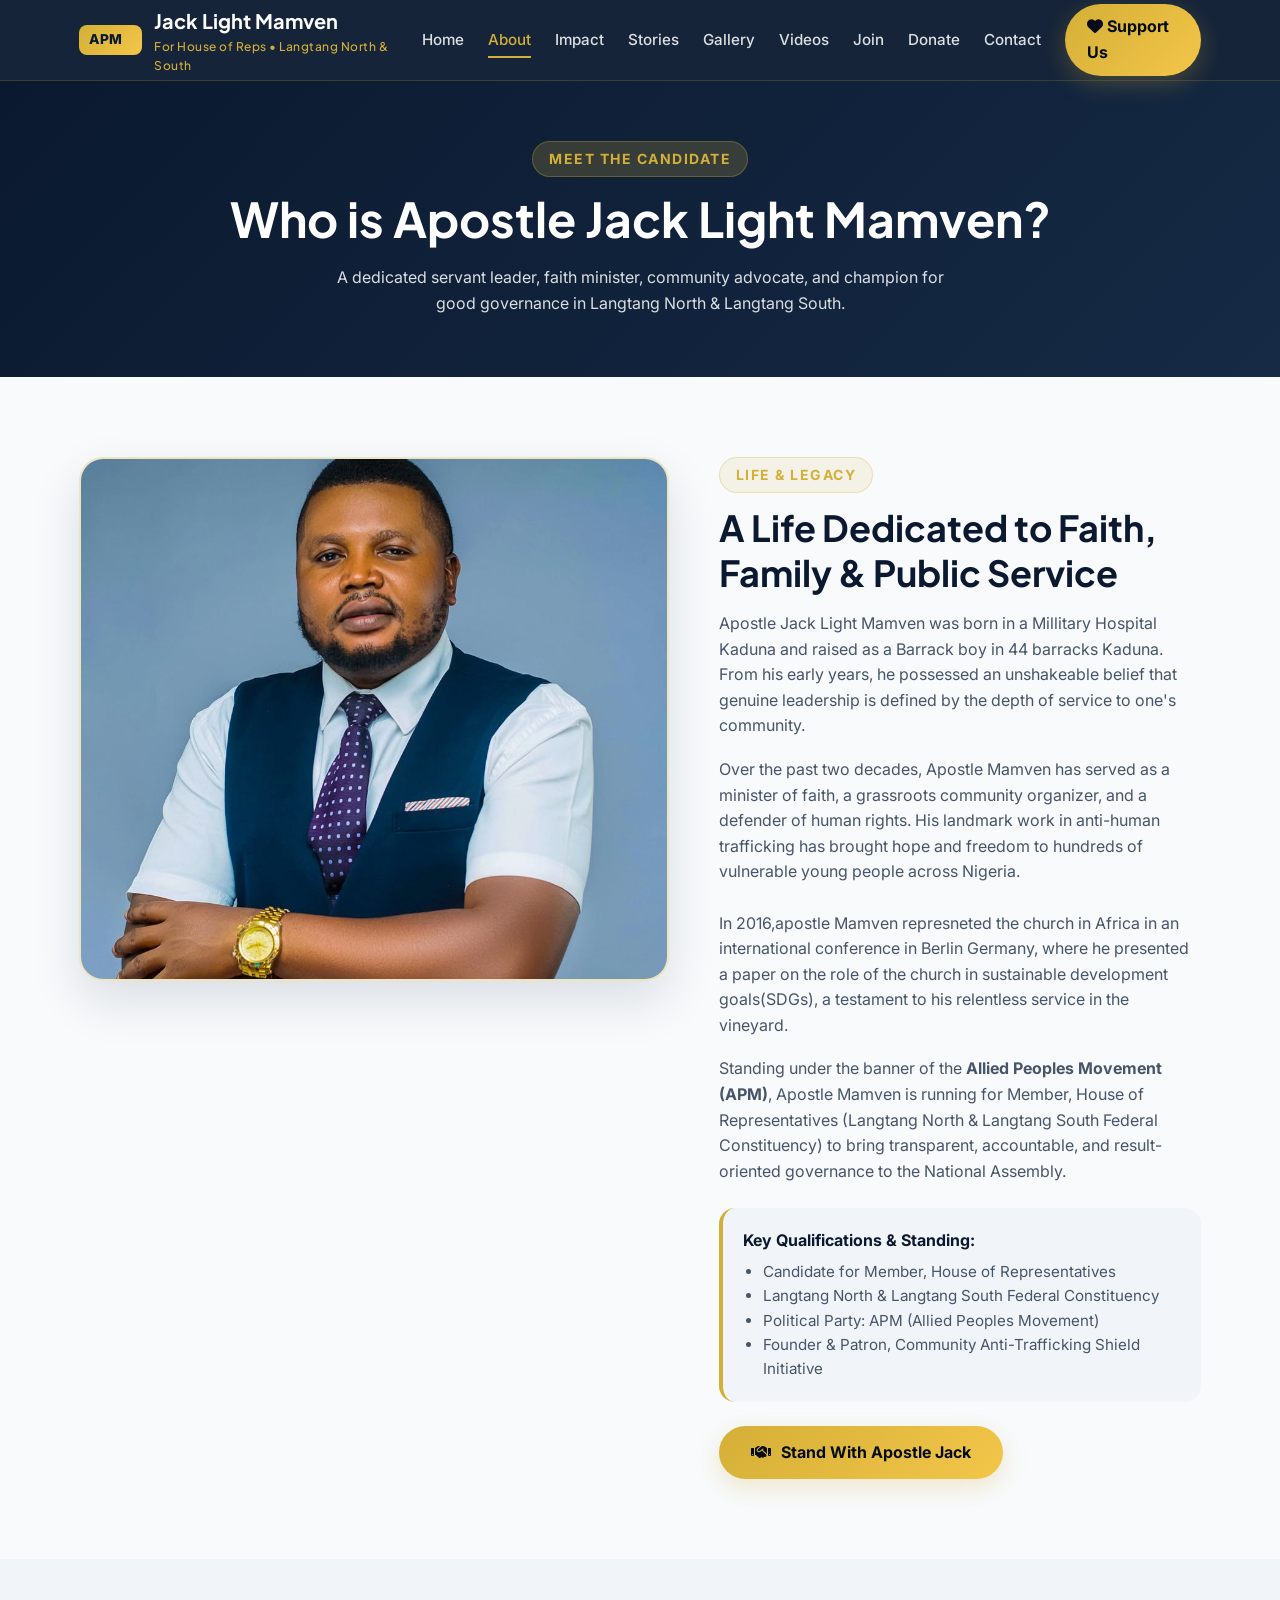
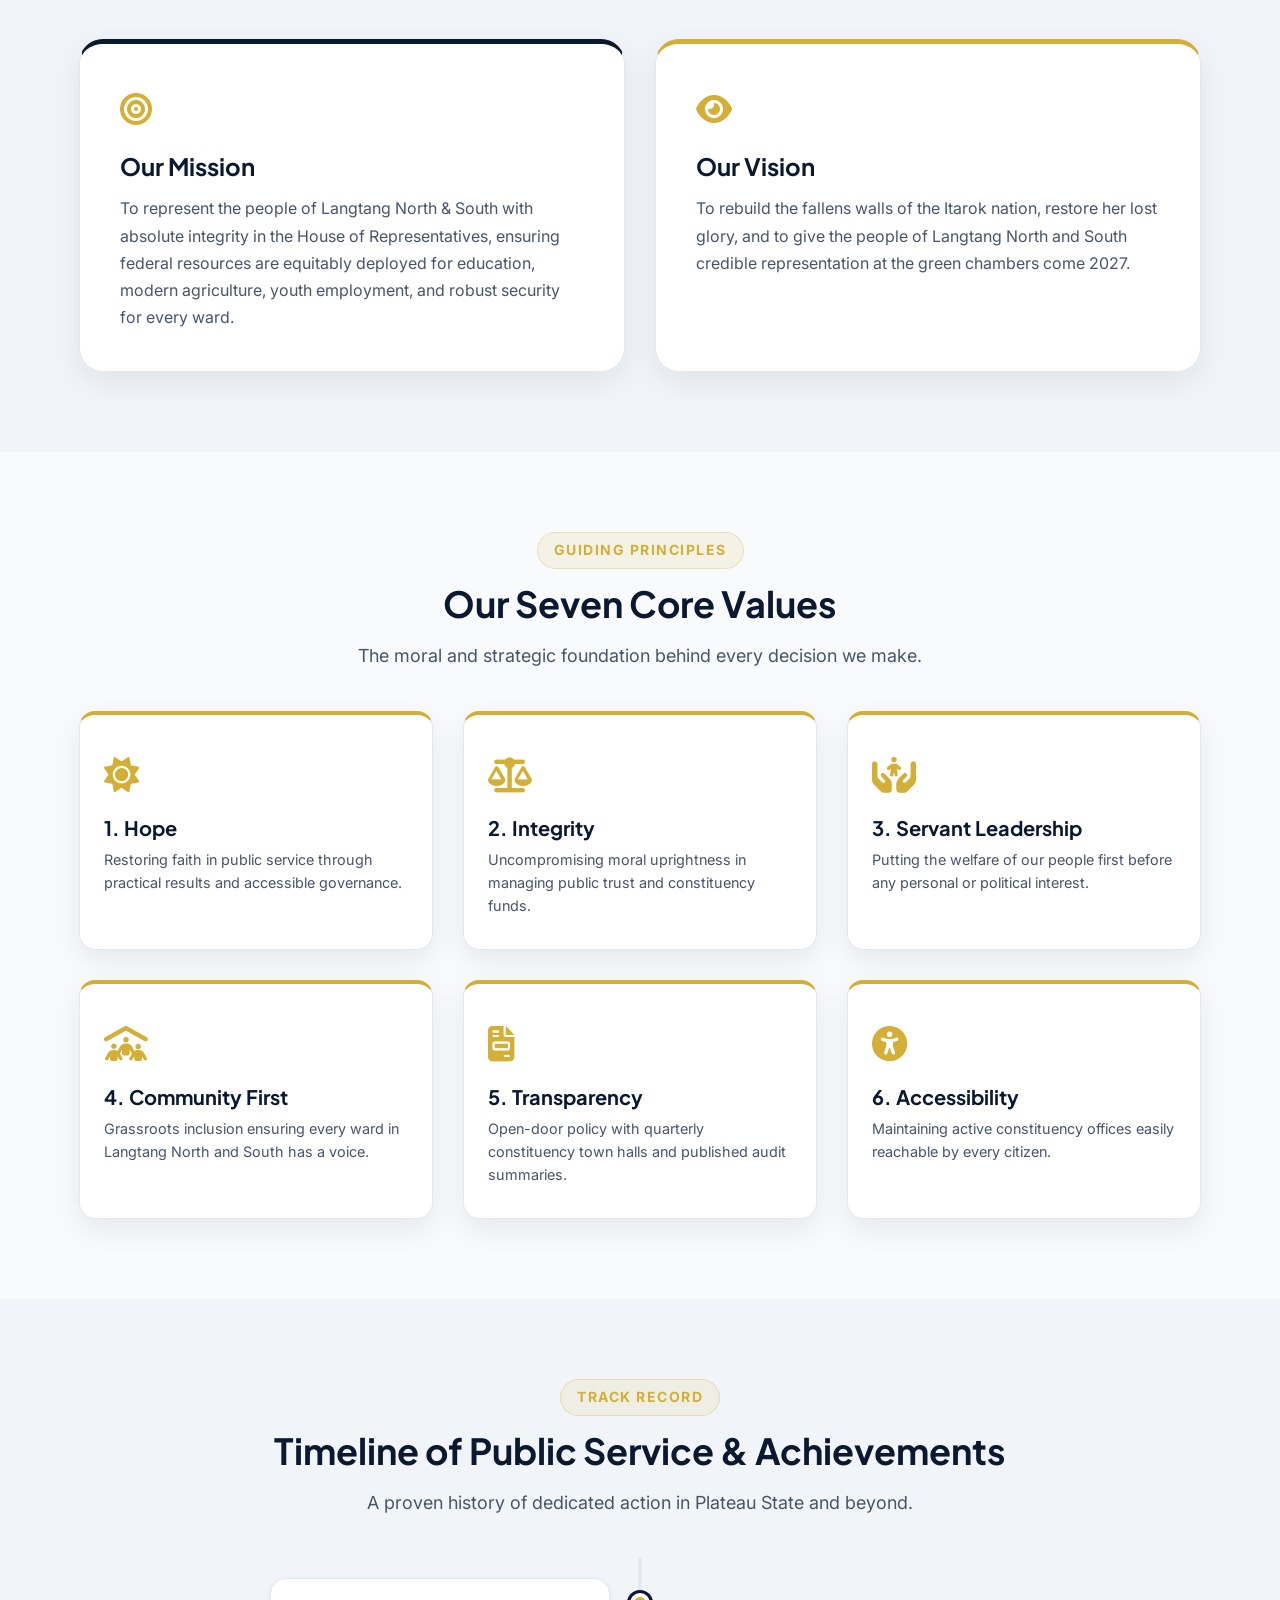
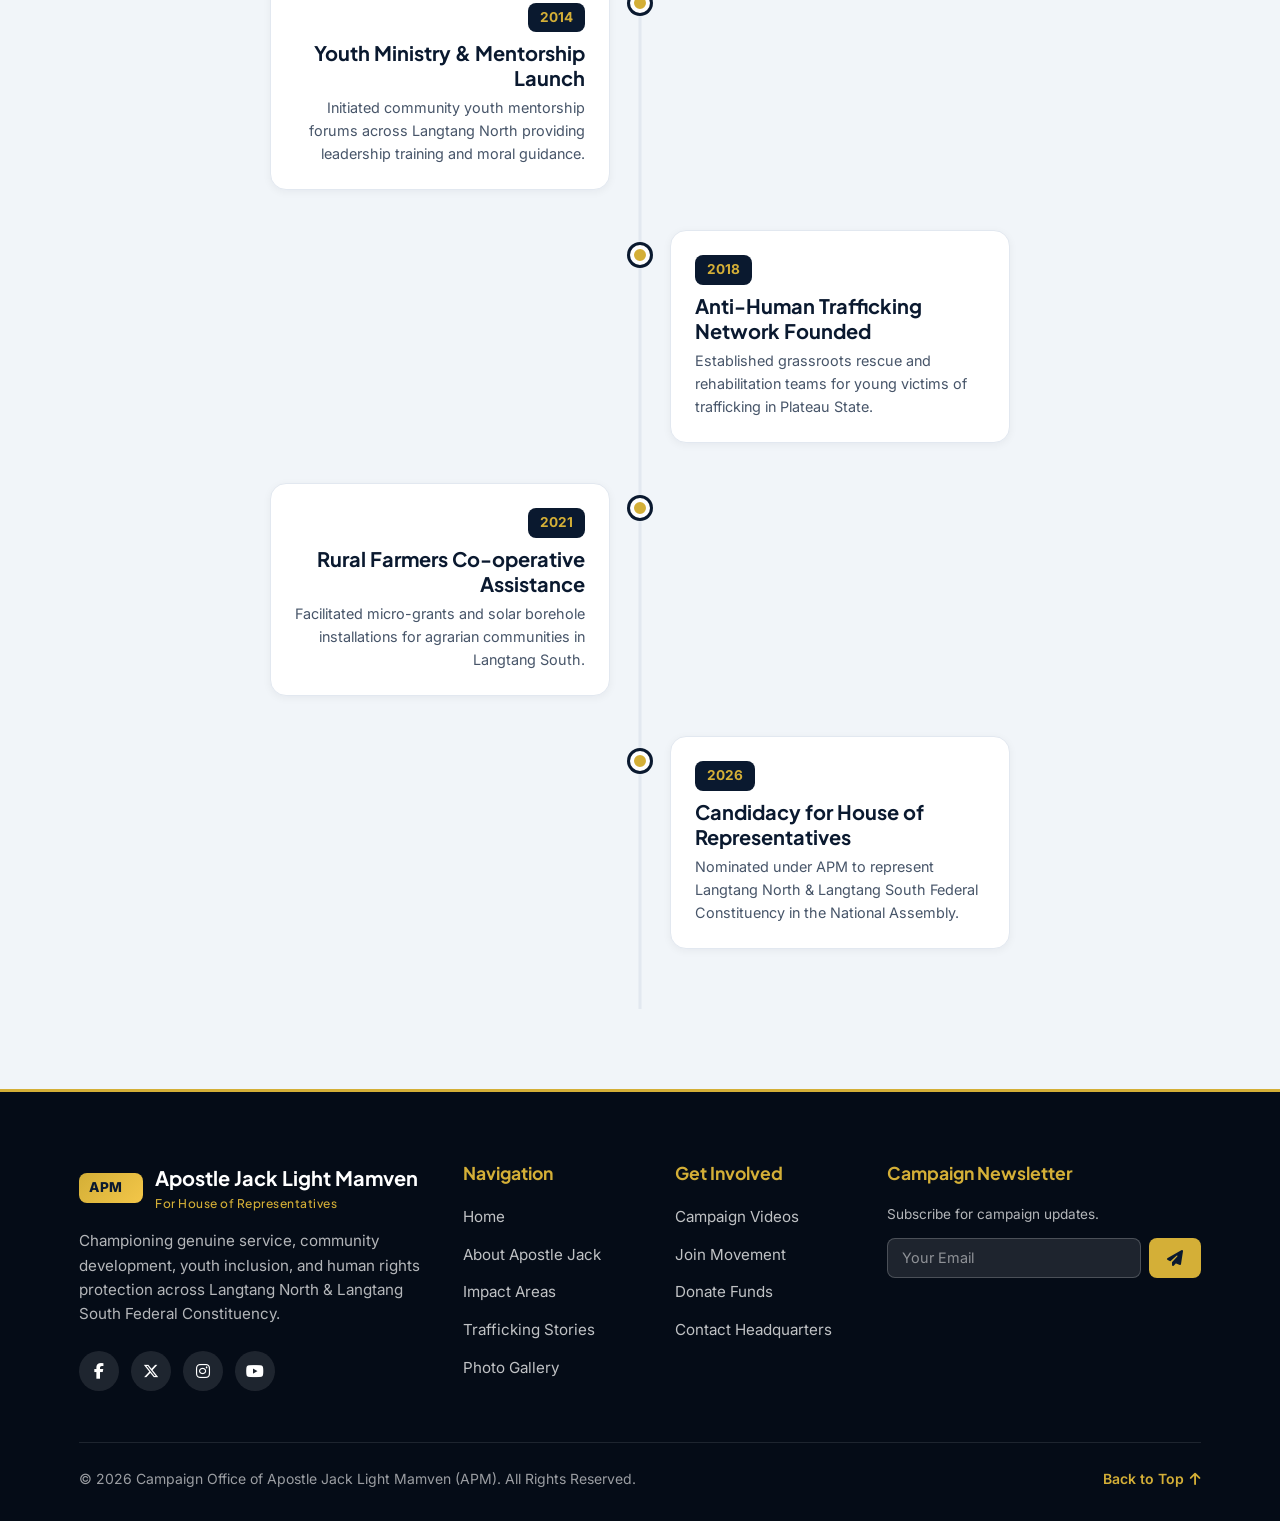
==== commit 06596f60: "buy domain" ====
--- a/about.html
+++ b/about.html
@@ -1,4 +1,4 @@
-<!DOCTYPE html>
+ <!DOCTYPE html> 
 <html lang="en">
 <head>
   <meta charset="UTF-8">
@@ -64,6 +64,7 @@
         <span class="section-tag" style="background: rgba(212,175,55,0.2); color: var(--accent);">Meet The Candidate</span>
         <h1 style="color: var(--white); margin-bottom: 16px;">Who is Apostle Jack Light Mamven?</h1>
         <p style="color: rgba(255,255,255,0.85); max-width: 650px; margin: 0 auto;">
+          
           A dedicated servant leader, faith minister, community advocate, and champion for good governance in Langtang North & Langtang South.
         </p>
       </div>
@@ -86,10 +87,10 @@
             <span class="section-tag">Life & Legacy</span>
             <h2 class="section-title">A Life Dedicated to Faith, Family & Public Service</h2>
             <p style="color: var(--text-muted); margin-bottom: 18px;">
-              Apostle Jack Light Mamven was born and raised in the heart of Plateau State. From his early years, he possessed an unshakeable belief that genuine leadership is defined by the depth of service to one's community.
+              Apostle Jack Light Mamven was born in a Millitary Hospital Kaduna and raised as a Barrack boy in 44 barracks Kaduna. From his early years, he possessed an unshakeable belief that genuine leadership is defined by the depth of service to one's community.
             </p>
             <p style="color: var(--text-muted); margin-bottom: 18px;">
-              Over the past two decades, Apostle Mamven has served as a minister of faith, a grassroots community organizer, and a defender of human rights. His landmark work in anti-human trafficking has brought hope and freedom to hundreds of vulnerable young people across Nigeria.
+              Over the past two decades, Apostle Mamven has served as a minister of faith, a grassroots community organizer, and a defender of human rights. His landmark work in anti-human trafficking has brought hope and freedom to hundreds of vulnerable young people across Nigeria. <br> <br> In 2016,apostle Mamven represneted the church in Africa in an international conference in Berlin Germany, where he presented a paper on the role of the church in sustainable development goals(SDGs), a testament to his relentless service in the vineyard.
             </p>
             <p style="color: var(--text-muted); margin-bottom: 24px;">
               Standing under the banner of the <strong>Allied Peoples Movement (APM)</strong>, Apostle Mamven is running for Member, House of Representatives (Langtang North & Langtang South Federal Constituency) to bring transparent, accountable, and result-oriented governance to the National Assembly.
@@ -131,7 +132,7 @@
             <div style="color: var(--accent); font-size: 2rem; margin-bottom: 16px;"><i class="fa-solid fa-eye"></i></div>
             <h3 style="color: var(--primary); margin-bottom: 14px;">Our Vision</h3>
             <p style="color: var(--text-muted); line-height: 1.7;">
-              A prosperous, peaceful, and self-sufficient Langtang Federal Constituency where every child is educated, every farmer thrives, every woman is empowered, and human trafficking is completely eradicated.
+              To rebuild the fallens walls of the Itarok nation, restore her lost glory, and to give the people of Langtang North and South credible representation at the green chambers come 2027.
             </p>
           </div>
         </div>
--- a/css/style.css
+++ b/css/style.css
@@ -72,6 +72,12 @@
   line-height: 1.6;
   overflow-x: hidden;
   -webkit-font-smoothing: antialiased;
+ 
+}
+
+.close{
+
+   display:none
 }
 
 a {
@@ -177,6 +183,8 @@
 }
 
 .party-badge {
+  width: 4rem;
+  /* height: 2rem; */
   background: var(--accent-gradient);
   color: var(--primary);
   font-weight: 800;
